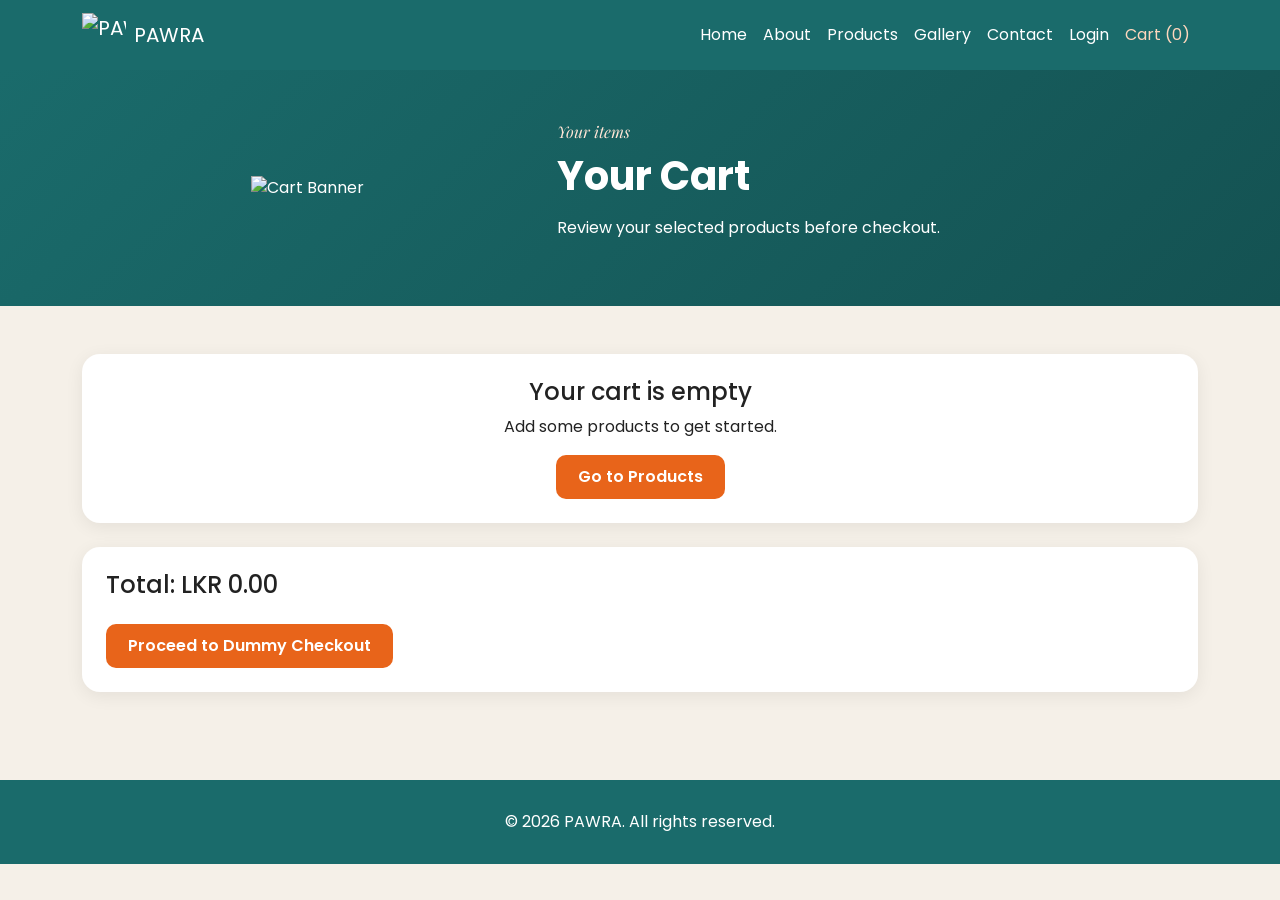
====   cart.html @ 9896646f "website update" ====
<!DOCTYPE html>
<html lang="en">
<head>
  <meta charset="UTF-8">
  <meta name="viewport" content="width=device-width, initial-scale=1.0">
  <title>PAWRA | Cart</title>
  <link rel="preconnect" href="https://fonts.googleapis.com">
  <link rel="preconnect" href="https://fonts.gstatic.com" crossorigin>
  <link href="https://fonts.googleapis.com/css2?family=Poppins:wght@400;500;600;700&family=Playfair+Display:ital@1&display=swap" rel="stylesheet">
  <link href="https://cdn.jsdelivr.net/npm/bootstrap@5.3.3/dist/css/bootstrap.min.css" rel="stylesheet">
  <link rel="stylesheet" href="style.css">
</head>
<body>
<nav class="navbar navbar-expand-lg custom-navbar sticky-top">
  <div class="container">
    <a class="navbar-brand d-flex align-items-center" href="index.html">
      <img src="images/logo.png" alt="PAWRA Logo" class="logo me-2">
      <span>PAWRA</span>
    </a>
    <button class="navbar-toggler custom-toggler" type="button" data-bs-toggle="collapse" data-bs-target="#navMenu">
      <span class="navbar-toggler-icon"></span>
    </button>
    <div class="collapse navbar-collapse" id="navMenu">
      <ul class="navbar-nav ms-auto">
        <li class="nav-item"><a class="nav-link" href="index.html">Home</a></li>
        <li class="nav-item"><a class="nav-link" href="about.html">About</a></li>
        <li class="nav-item"><a class="nav-link" href="products.html">Products</a></li>
        <li class="nav-item"><a class="nav-link" href="gallery.html">Gallery</a></li>
        <li class="nav-item"><a class="nav-link" href="contact.html">Contact</a></li>
        <li class="nav-item"><a class="nav-link" href="login.html">Login</a></li>
        <li class="nav-item"><a class="nav-link active" href="cart.html">Cart (<span id="cart-count">0</span>)</a></li>
      </ul>
    </div>
  </div>
</nav>

<section class="page-banner">
  <div class="container">
    <div class="row align-items-center">
      <div class="col-lg-5 text-center">
        <img src="images/products-banner.png" alt="Cart Banner" class="banner-img">
      </div>
      <div class="col-lg-7">
        <p class="subheading mb-2">Your items</p>
        <h1 class="fw-bold mb-3">Your Cart</h1>
        <p>Review your selected products before checkout.</p>
      </div>
    </div>
  </div>
</section>

<section class="py-5">
  <div class="container">
    <div id="cart-items"></div>
    <div class="form-card mt-4">
      <h4>Total: LKR <span id="cart-total">0.00</span></h4>
      <a href="checkout.html" class="btn btn-brand mt-3">Proceed to Dummy Checkout</a>
    </div>
  </div>
</section>

<footer class="footer">
  <div class="container text-center"><p class="mb-0">© 2026 PAWRA. All rights reserved.</p></div>
</footer>
<script src="https://cdn.jsdelivr.net/npm/bootstrap@5.3.3/dist/js/bootstrap.bundle.min.js"></script>
<script src="script.js"></script>
</body>
</html>
---- style.css ----
:root {
  --primary: #E8641A;
  --secondary: #1A6B6B;
  --secondary-dark: #145252;
  --bg: #F5F0E8;
  --white: #ffffff;
  --text: #222222;
  --muted: #777777;
}

body {
  background: var(--bg);
  color: var(--text);
  font-family: 'Poppins', sans-serif;
}

.logo {
  width: 44px;
  height: 44px;
  object-fit: contain;
}

.custom-navbar {
  background: var(--secondary);
}

.custom-navbar .navbar-brand,
.custom-navbar .nav-link {
  color: var(--white);
}

.custom-navbar .nav-link:hover,
.custom-navbar .nav-link.active {
  color: #ffd7bd;
}

.custom-toggler {
  border-color: rgba(255,255,255,0.35);
}

.navbar-toggler-icon {
  filter: invert(1);
}

.hero-section,
.page-banner {
  background: linear-gradient(135deg, var(--secondary), var(--secondary-dark));
  color: var(--white);
}

.hero-section {
  padding: 70px 0;
}

.page-banner {
  padding: 50px 0;
}

.banner-img {
  max-height: 340px;
  width: 100%;
  object-fit: contain;
}

.subheading {
  font-family: 'Playfair Display', serif;
  font-style: italic;
  color: #ffe5d6;
}

.hero-badge {
  display: inline-block;
  background: rgba(255,255,255,0.16);
  border: 1px solid rgba(255,255,255,0.25);
  color: var(--white);
  padding: 8px 14px;
  border-radius: 999px;
  margin: 6px 6px 0 0;
  font-size: 0.9rem;
}

.section-title {
  color: var(--primary);
  font-weight: 700;
}

.delivery-bar {
  background: var(--secondary);
  color: var(--white);
  font-weight: 500;
}

.btn-brand {
  background: var(--primary);
  color: var(--white);
  border: none;
  padding: 10px 22px;
  border-radius: 10px;
  font-weight: 600;
}

.btn-brand:hover {
  background: #cf5715;
  color: var(--white);
}

.text-link {
  color: var(--primary);
  text-decoration: none;
  font-weight: 600;
}

.text-link:hover {
  color: #cf5715;
}

.category-card {
  width: 140px;
  height: 140px;
  border-radius: 50%;
  background: var(--white);
  border: 3px solid var(--secondary);
  display: flex;
  align-items: center;
  justify-content: center;
  margin: 0 auto;
  font-weight: 600;
  color: var(--secondary);
  box-shadow: 0 4px 14px rgba(0,0,0,0.08);
}

.product-card {
  position: relative;
  border: none;
  border-radius: 18px;
  overflow: hidden;
  box-shadow: 0 4px 18px rgba(0,0,0,0.08);
  background: var(--white);
  height: 100%;
}

.product-card img {
  height: 240px;
  object-fit: cover;
}

.badge-sale {
  position: absolute;
  top: 12px;
  right: 12px;
  background: var(--primary);
  color: var(--white);
  font-size: 0.8rem;
  padding: 7px 12px;
  border-radius: 999px;
  z-index: 2;
}

.old-price {
  color: var(--muted);
  text-decoration: line-through;
  font-size: 0.95rem;
}

.price {
  color: var(--secondary);
  font-weight: 700;
  font-size: 1.05rem;
}

.info-card,
.form-card {
  background: var(--white);
  border-radius: 18px;
  padding: 24px;
  box-shadow: 0 4px 18px rgba(0,0,0,0.07);
}

.form-control,
.form-select {
  border-radius: 10px;
  padding: 12px;
}

.gallery-img {
  width: 100%;
  height: 260px;
  object-fit: cover;
  border-radius: 18px;
  box-shadow: 0 4px 18px rgba(0,0,0,0.08);
}

.cart-item-img {
  width: 90px;
  height: 90px;
  object-fit: cover;
  border-radius: 12px;
}

.footer {
  background: var(--secondary);
  color: var(--white);
  padding: 30px 0;
  margin-top: 40px;
}

.footer a {
  color: var(--white);
  text-decoration: none;
}

.footer a:hover {
  color: #ffd7bd;
}

@media (max-width: 768px) {
  .hero-section,
  .page-banner {
    padding: 40px 0;
  }

  .banner-img {
    max-height: 220px;
    margin-bottom: 20px;
  }

  .category-card {
    width: 120px;
    height: 120px;
  }
}
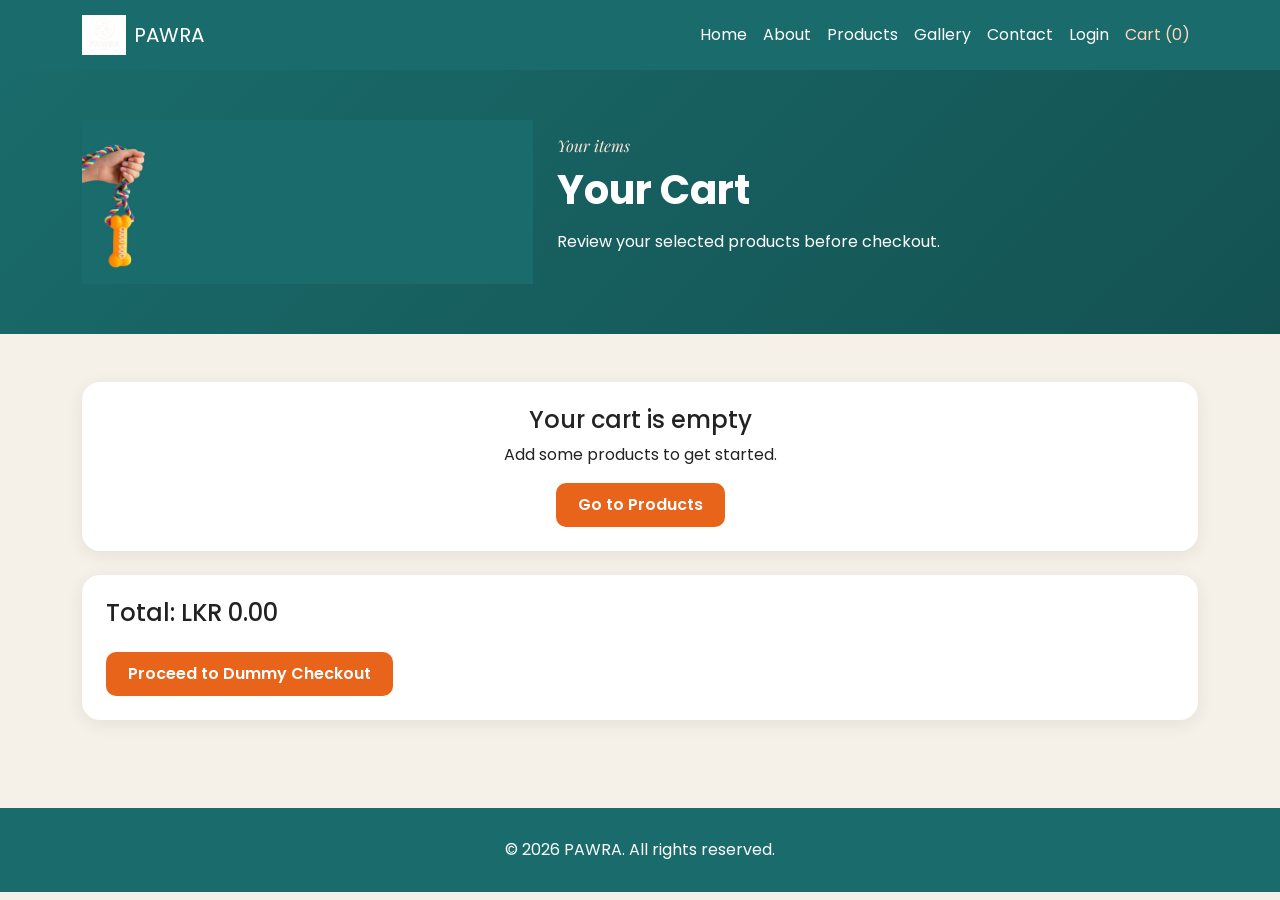
==== commit 619e7c58: "Updated" ====
--- a/  cart.html
+++ b/  cart.html
@@ -14,7 +14,7 @@
 <nav class="navbar navbar-expand-lg custom-navbar sticky-top">
   <div class="container">
     <a class="navbar-brand d-flex align-items-center" href="index.html">
-      <img src="images/logo.png" alt="PAWRA Logo" class="logo me-2">
+      <img src="images/Logo.png" alt="PAWRA Logo" class="logo me-2">
       <span>PAWRA</span>
     </a>
     <button class="navbar-toggler custom-toggler" type="button" data-bs-toggle="collapse" data-bs-target="#navMenu">
@@ -38,7 +38,7 @@
   <div class="container">
     <div class="row align-items-center">
       <div class="col-lg-5 text-center">
-        <img src="images/products-banner.png" alt="Cart Banner" class="banner-img">
+        <img src="images/products-banner.jpg" alt="Cart Banner" class="banner-img">
       </div>
       <div class="col-lg-7">
         <p class="subheading mb-2">Your items</p>
--- a/style.css
+++ b/style.css
@@ -144,24 +144,6 @@
   object-fit: cover;
 }
 
-.badge-sale {
-  position: absolute;
-  top: 12px;
-  right: 12px;
-  background: var(--primary);
-  color: var(--white);
-  font-size: 0.8rem;
-  padding: 7px 12px;
-  border-radius: 999px;
-  z-index: 2;
-}
-
-.old-price {
-  color: var(--muted);
-  text-decoration: line-through;
-  font-size: 0.95rem;
-}
-
 .price {
   color: var(--secondary);
   font-weight: 700;
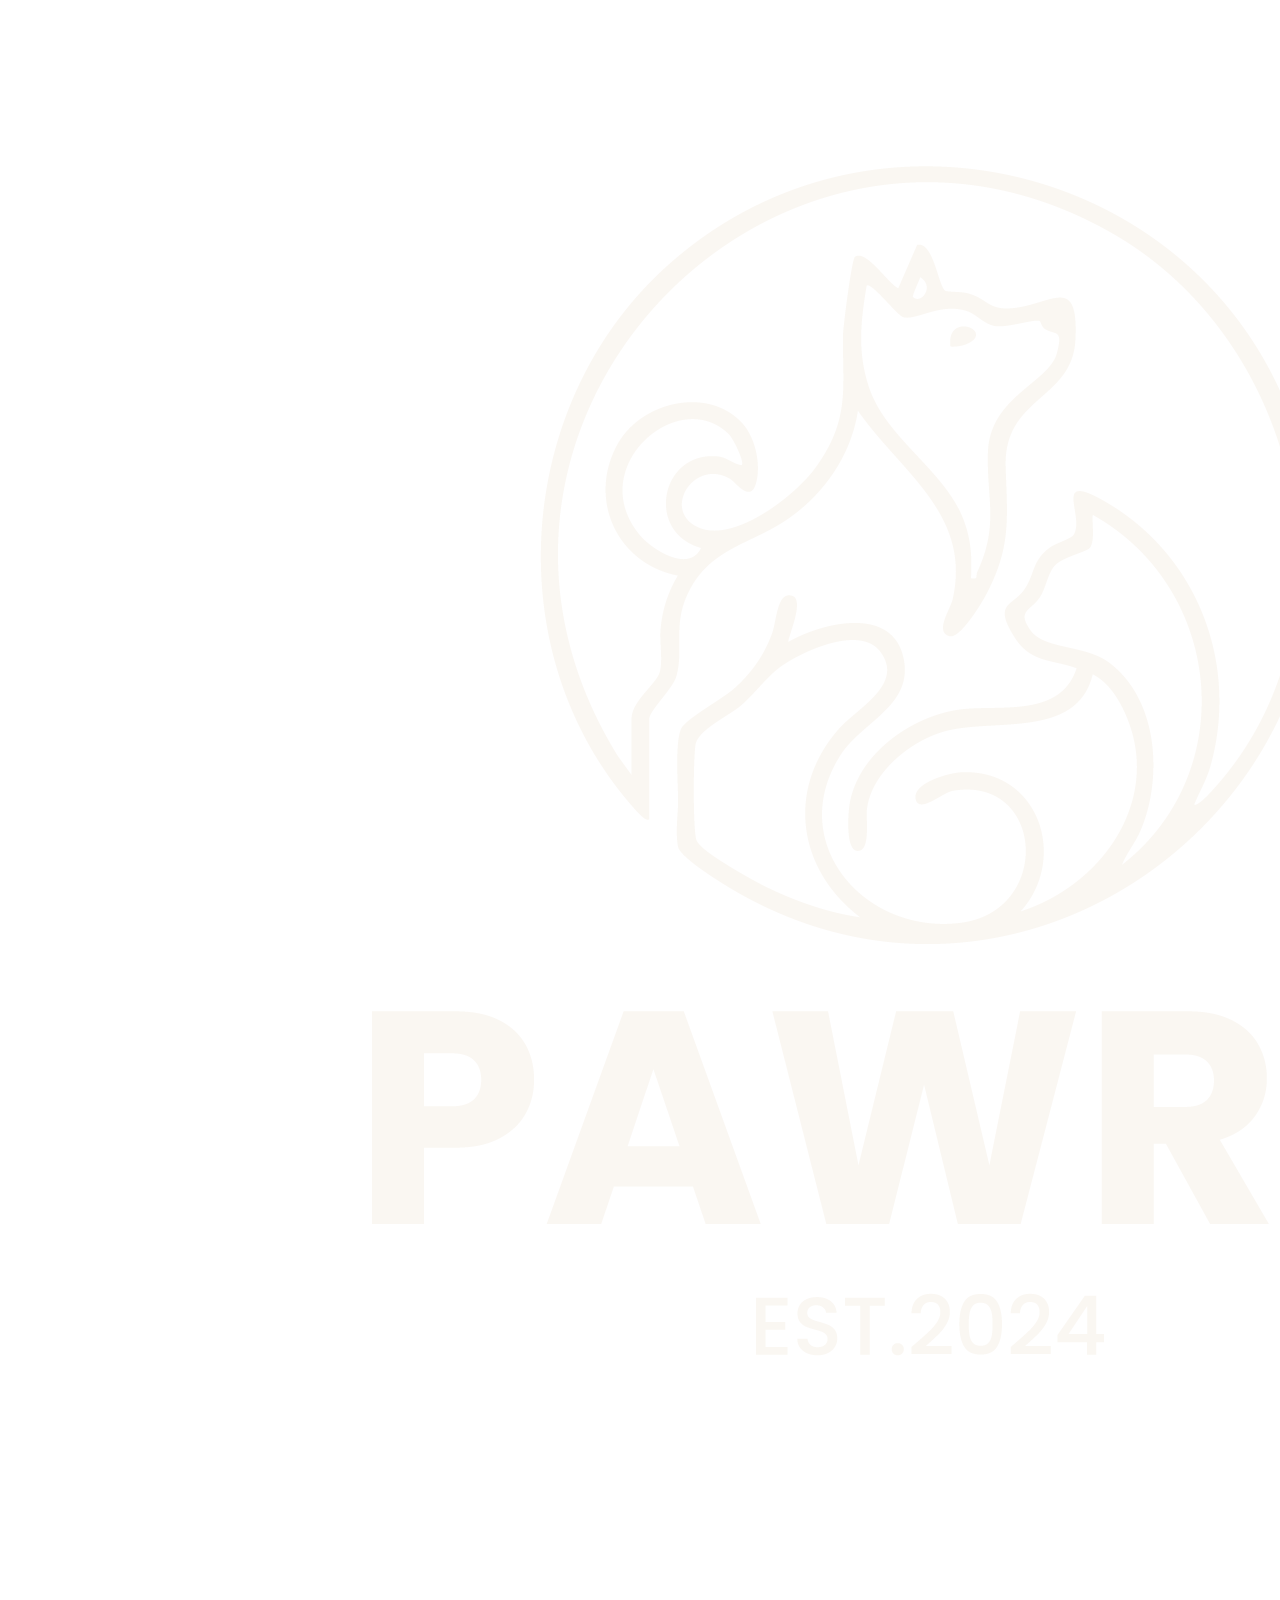
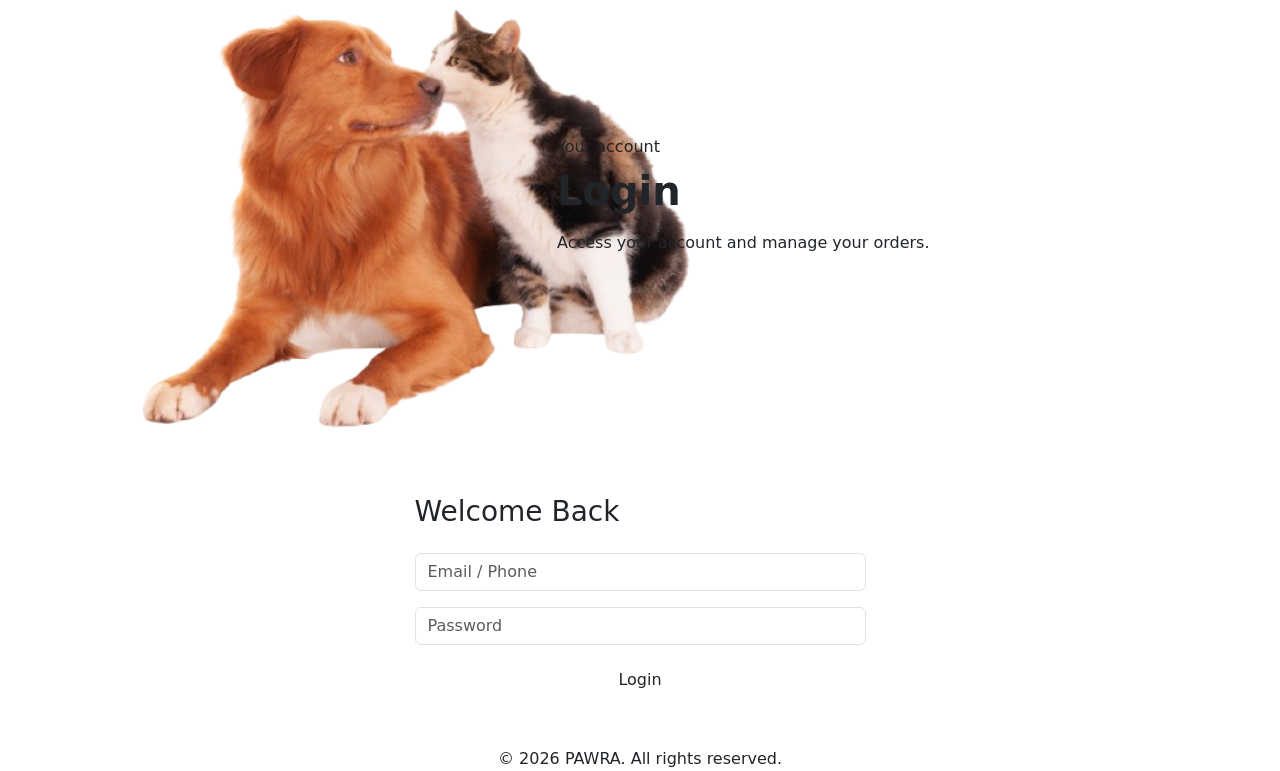
==== commit bda8a030: "Allignment fix" ====
--- a/  cart.html
+++ b/  cart.html
@@ -3,7 +3,7 @@
 <head>
   <meta charset="UTF-8">
   <meta name="viewport" content="width=device-width, initial-scale=1.0">
-  <title>PAWRA | Cart</title>
+  <title>PAWRA | Login</title>
   <link rel="preconnect" href="https://fonts.googleapis.com">
   <link rel="preconnect" href="https://fonts.gstatic.com" crossorigin>
   <link href="https://fonts.googleapis.com/css2?family=Poppins:wght@400;500;600;700&family=Playfair+Display:ital@1&display=swap" rel="stylesheet">
@@ -13,13 +13,8 @@
 <body>
 <nav class="navbar navbar-expand-lg custom-navbar sticky-top">
   <div class="container">
-    <a class="navbar-brand d-flex align-items-center" href="index.html">
-      <img src="images/Logo.png" alt="PAWRA Logo" class="logo me-2">
-      <span>PAWRA</span>
-    </a>
-    <button class="navbar-toggler custom-toggler" type="button" data-bs-toggle="collapse" data-bs-target="#navMenu">
-      <span class="navbar-toggler-icon"></span>
-    </button>
+    <a class="navbar-brand" href="index.html"><img src="images/Logo.png" alt="PAWRA Logo" class="logo-only"></a>
+    <button class="navbar-toggler custom-toggler" type="button" data-bs-toggle="collapse" data-bs-target="#navMenu"><span class="navbar-toggler-icon"></span></button>
     <div class="collapse navbar-collapse" id="navMenu">
       <ul class="navbar-nav ms-auto">
         <li class="nav-item"><a class="nav-link" href="index.html">Home</a></li>
@@ -27,8 +22,8 @@
         <li class="nav-item"><a class="nav-link" href="products.html">Products</a></li>
         <li class="nav-item"><a class="nav-link" href="gallery.html">Gallery</a></li>
         <li class="nav-item"><a class="nav-link" href="contact.html">Contact</a></li>
-        <li class="nav-item"><a class="nav-link" href="login.html">Login</a></li>
-        <li class="nav-item"><a class="nav-link active" href="cart.html">Cart (<span id="cart-count">0</span>)</a></li>
+        <li class="nav-item"><a class="nav-link active" href="login.html">Login</a></li>
+        <li class="nav-item"><a class="nav-link" href="cart.html">Cart (<span id="cart-count">0</span>)</a></li>
       </ul>
     </div>
   </div>
@@ -36,14 +31,14 @@
 
 <section class="page-banner">
   <div class="container">
-    <div class="row align-items-center">
+    <div class="row align-items-center banner-row g-4">
       <div class="col-lg-5 text-center">
-        <img src="images/products-banner.jpg" alt="Cart Banner" class="banner-img">
+        <img src="images/login-banner.png" alt="Login Banner" class="banner-cutout">
       </div>
       <div class="col-lg-7">
-        <p class="subheading mb-2">Your items</p>
-        <h1 class="fw-bold mb-3">Your Cart</h1>
-        <p>Review your selected products before checkout.</p>
+        <p class="subheading mb-2">Your account</p>
+        <h1 class="fw-bold mb-3">Login</h1>
+        <p>Access your account and manage your orders.</p>
       </div>
     </div>
   </div>
@@ -51,17 +46,22 @@
 
 <section class="py-5">
   <div class="container">
-    <div id="cart-items"></div>
-    <div class="form-card mt-4">
-      <h4>Total: LKR <span id="cart-total">0.00</span></h4>
-      <a href="checkout.html" class="btn btn-brand mt-3">Proceed to Dummy Checkout</a>
+    <div class="row justify-content-center">
+      <div class="col-lg-5">
+        <div class="form-card">
+          <h3 class="section-title mb-4">Welcome Back</h3>
+          <form onsubmit="event.preventDefault(); alert('Demo login successful!');">
+            <div class="mb-3"><input type="text" class="form-control" placeholder="Email / Phone"></div>
+            <div class="mb-3"><input type="password" class="form-control" placeholder="Password"></div>
+            <button type="submit" class="btn btn-brand w-100">Login</button>
+          </form>
+        </div>
+      </div>
     </div>
   </div>
 </section>
 
-<footer class="footer">
-  <div class="container text-center"><p class="mb-0">© 2026 PAWRA. All rights reserved.</p></div>
-</footer>
+<footer class="footer"><div class="container text-center"><p class="mb-0">© 2026 PAWRA. All rights reserved.</p></div></footer>
 <script src="https://cdn.jsdelivr.net/npm/bootstrap@5.3.3/dist/js/bootstrap.bundle.min.js"></script>
 <script src="script.js"></script>
 </body>
--- a/style.css
+++ b/style.css
@@ -1,213 +1,167 @@
-:root {
-  --primary: #E8641A;
-  --secondary: #1A6B6B;
-  --secondary-dark: #145252;
-  --bg: #F5F0E8;
-  --white: #ffffff;
-  --text: #222222;
-  --muted: #777777;
-}
+<!DOCTYPE html>
+<html lang="en">
+<head>
+  <meta charset="UTF-8">
+  <meta name="viewport" content="width=device-width, initial-scale=1.0">
+  <title>PAWRA | Home</title>
+  <link rel="preconnect" href="https://fonts.googleapis.com">
+  <link rel="preconnect" href="https://fonts.gstatic.com" crossorigin>
+  <link href="https://fonts.googleapis.com/css2?family=Poppins:wght@400;500;600;700&family=Playfair+Display:ital@1&display=swap" rel="stylesheet">
+  <link href="https://cdn.jsdelivr.net/npm/bootstrap@5.3.3/dist/css/bootstrap.min.css" rel="stylesheet">
+  <link rel="stylesheet" href="style.css">
+</head>
+<body>
 
-body {
-  background: var(--bg);
-  color: var(--text);
-  font-family: 'Poppins', sans-serif;
-}
+<nav class="navbar navbar-expand-lg custom-navbar sticky-top">
+  <div class="container">
+    <a class="navbar-brand" href="index.html">
+      <img src="images/Logo.png" alt="PAWRA Logo" class="logo-only">
+    </a>
 
-.logo {
-  width: 44px;
-  height: 44px;
-  object-fit: contain;
-}
+    <button class="navbar-toggler custom-toggler" type="button" data-bs-toggle="collapse" data-bs-target="#navMenu">
+      <span class="navbar-toggler-icon"></span>
+    </button>
 
-.custom-navbar {
-  background: var(--secondary);
-}
+    <div class="collapse navbar-collapse" id="navMenu">
+      <ul class="navbar-nav ms-auto">
+        <li class="nav-item"><a class="nav-link active" href="index.html">Home</a></li>
+        <li class="nav-item"><a class="nav-link" href="about.html">About</a></li>
+        <li class="nav-item"><a class="nav-link" href="products.html">Products</a></li>
+        <li class="nav-item"><a class="nav-link" href="gallery.html">Gallery</a></li>
+        <li class="nav-item"><a class="nav-link" href="contact.html">Contact</a></li>
+        <li class="nav-item"><a class="nav-link" href="login.html">Login</a></li>
+        <li class="nav-item"><a class="nav-link" href="cart.html">Cart (<span id="cart-count">0</span>)</a></li>
+      </ul>
+    </div>
+  </div>
+</nav>
 
-.custom-navbar .navbar-brand,
-.custom-navbar .nav-link {
-  color: var(--white);
-}
+<section class="hero-section">
+  <div class="container">
+    <div class="row align-items-center hero-row">
+      <div class="col-lg-5 text-center text-lg-start">
+        <img src="images/main-banner.png" alt="Dog and Cat" class="hero-pet-img">
+      </div>
+      <div class="col-lg-7">
+        <p class="subheading mb-2">Trusted pet essentials</p>
+        <h1 class="hero-title mb-3">Sri Lanka’s Trusted Online Pet Store</h1>
+        <p class="hero-text mb-3">Food, toys, treats, grooming products, and accessories for cats and dogs delivered to your door.</p>
 
-.custom-navbar .nav-link:hover,
-.custom-navbar .nav-link.active {
-  color: #ffd7bd;
-}
+        <div class="mb-4">
+          <span class="hero-badge">All Pet Essentials</span>
+          <span class="hero-badge">2-Hour Flash Delivery</span>
+          <span class="hero-badge">Trusted & Secure</span>
+        </div>
 
-.custom-toggler {
-  border-color: rgba(255,255,255,0.35);
-}
+        <a href="products.html" class="btn btn-brand me-2">Shop Now</a>
+        <a href="about.html" class="btn btn-outline-light">Learn More</a>
+      </div>
+    </div>
+  </div>
+</section>
 
-.navbar-toggler-icon {
-  filter: invert(1);
-}
+<div class="delivery-bar text-center py-2">
+  2-Hour Delivery in Colombo & Wattala | Islandwide Shipping within 48 Hours
+</div>
 
-.hero-section,
-.page-banner {
-  background: linear-gradient(135deg, var(--secondary), var(--secondary-dark));
-  color: var(--white);
-}
+<section class="py-5">
+  <div class="container text-center">
+    <p class="subheading mb-2">Shop by category</p>
+    <h2 class="section-title mb-4">Featured Categories</h2>
 
-.hero-section {
-  padding: 70px 0;
-}
+    <div class="row g-4 justify-content-center">
+      <div class="col-6 col-md-3">
+        <a href="products.html?category=dogs" class="category-link">
+          <div class="category-card">Dogs</div>
+        </a>
+      </div>
 
-.page-banner {
-  padding: 50px 0;
-}
+      <div class="col-6 col-md-3">
+        <a href="products.html?category=cats" class="category-link">
+          <div class="category-card">Cats</div>
+        </a>
+      </div>
 
-.banner-img {
-  max-height: 340px;
-  width: 100%;
-  object-fit: contain;
-}
+      <div class="col-6 col-md-3">
+        <a href="products.html?category=toys" class="category-link">
+          <div class="category-card">Toys</div>
+        </a>
+      </div>
 
-.subheading {
-  font-family: 'Playfair Display', serif;
-  font-style: italic;
-  color: #ffe5d6;
-}
+      <div class="col-6 col-md-3">
+        <a href="products.html?category=grooming" class="category-link">
+          <div class="category-card">Grooming</div>
+        </a>
+      </div>
+    </div>
+  </div>
+</section>
 
-.hero-badge {
-  display: inline-block;
-  background: rgba(255,255,255,0.16);
-  border: 1px solid rgba(255,255,255,0.25);
-  color: var(--white);
-  padding: 8px 14px;
-  border-radius: 999px;
-  margin: 6px 6px 0 0;
-  font-size: 0.9rem;
-}
+<section class="pb-5">
+  <div class="container">
+    <div class="d-flex justify-content-between align-items-center mb-4">
+      <div>
+        <p class="subheading mb-1">Top picks</p>
+        <h2 class="section-title mb-0">Featured Products</h2>
+      </div>
+      <a href="products.html" class="text-link">Shop All</a>
+    </div>
 
-.section-title {
-  color: var(--primary);
-  font-weight: 700;
-}
+    <div class="row g-4">
+      <div class="col-md-6 col-lg-3">
+        <div class="card product-card">
+          <img src="images/product1.png" class="card-img-top" alt="Nutri Pet Adult Dog Food">
+          <div class="card-body">
+            <h5>Nutri Pet Adult Dog Food for All Breeds 400g</h5>
+            <p class="price mb-3">LKR 690.00</p>
+            <button class="btn btn-brand w-100" onclick="addToCart('Nutri Pet Adult Dog Food for All Breeds 400g', 690.00, 'images/product1.png')">Add to Cart</button>
+          </div>
+        </div>
+      </div>
 
-.delivery-bar {
-  background: var(--secondary);
-  color: var(--white);
-  font-weight: 500;
-}
+      <div class="col-md-6 col-lg-3">
+        <div class="card product-card">
+          <img src="images/product17.png" class="card-img-top" alt="Reflex Plus Kitten Cat Dry Food">
+          <div class="card-body">
+            <h5>Reflex Plus Kitten Cat Dry Food -500G (Repacked)</h5>
+            <p class="price mb-3">LKR 1,450.00</p>
+            <button class="btn btn-brand w-100" onclick="addToCart('Reflex Plus Kitten Cat Dry Food -500G (Repacked)', 1450.00, 'images/product17.png')">Add to Cart</button>
+          </div>
+        </div>
+      </div>
 
-.btn-brand {
-  background: var(--primary);
-  color: var(--white);
-  border: none;
-  padding: 10px 22px;
-  border-radius: 10px;
-  font-weight: 600;
-}
+      <div class="col-md-6 col-lg-3">
+        <div class="card product-card">
+          <img src="images/product14.png" class="card-img-top" alt="Dog paw print rope Ball">
+          <div class="card-body">
+            <h5>Dog paw print rope Ball</h5>
+            <p class="price mb-3">LKR 2,150.00</p>
+            <button class="btn btn-brand w-100" onclick="addToCart('Dog paw print rope Ball', 2150.00, 'images/product14.png')">Add to Cart</button>
+          </div>
+        </div>
+      </div>
 
-.btn-brand:hover {
-  background: #cf5715;
-  color: var(--white);
-}
+      <div class="col-md-6 col-lg-3">
+        <div class="card product-card">
+          <img src="images/product8.png" class="card-img-top" alt="Greenvet Antifungal & Mange Shampoo">
+          <div class="card-body">
+            <h5>Greenvet Antifungal & Mange Shampoo 200ML</h5>
+            <p class="price mb-3">LKR 950.00</p>
+            <button class="btn btn-brand w-100" onclick="addToCart('Greenvet Antifungal & Mange Shampoo 200ML', 950.00, 'images/product8.png')">Add to Cart</button>
+          </div>
+        </div>
+      </div>
+    </div>
+  </div>
+</section>
 
-.text-link {
-  color: var(--primary);
-  text-decoration: none;
-  font-weight: 600;
-}
+<footer class="footer">
+  <div class="container text-center">
+    <p class="mb-0">© 2026 PAWRA. All rights reserved.</p>
+  </div>
+</footer>
 
-.text-link:hover {
-  color: #cf5715;
-}
-
-.category-card {
-  width: 140px;
-  height: 140px;
-  border-radius: 50%;
-  background: var(--white);
-  border: 3px solid var(--secondary);
-  display: flex;
-  align-items: center;
-  justify-content: center;
-  margin: 0 auto;
-  font-weight: 600;
-  color: var(--secondary);
-  box-shadow: 0 4px 14px rgba(0,0,0,0.08);
-}
-
-.product-card {
-  position: relative;
-  border: none;
-  border-radius: 18px;
-  overflow: hidden;
-  box-shadow: 0 4px 18px rgba(0,0,0,0.08);
-  background: var(--white);
-  height: 100%;
-}
-
-.product-card img {
-  height: 240px;
-  object-fit: cover;
-}
-
-.price {
-  color: var(--secondary);
-  font-weight: 700;
-  font-size: 1.05rem;
-}
-
-.info-card,
-.form-card {
-  background: var(--white);
-  border-radius: 18px;
-  padding: 24px;
-  box-shadow: 0 4px 18px rgba(0,0,0,0.07);
-}
-
-.form-control,
-.form-select {
-  border-radius: 10px;
-  padding: 12px;
-}
-
-.gallery-img {
-  width: 100%;
-  height: 260px;
-  object-fit: cover;
-  border-radius: 18px;
-  box-shadow: 0 4px 18px rgba(0,0,0,0.08);
-}
-
-.cart-item-img {
-  width: 90px;
-  height: 90px;
-  object-fit: cover;
-  border-radius: 12px;
-}
-
-.footer {
-  background: var(--secondary);
-  color: var(--white);
-  padding: 30px 0;
-  margin-top: 40px;
-}
-
-.footer a {
-  color: var(--white);
-  text-decoration: none;
-}
-
-.footer a:hover {
-  color: #ffd7bd;
-}
-
-@media (max-width: 768px) {
-  .hero-section,
-  .page-banner {
-    padding: 40px 0;
-  }
-
-  .banner-img {
-    max-height: 220px;
-    margin-bottom: 20px;
-  }
-
-  .category-card {
-    width: 120px;
-    height: 120px;
-  }
-}+<script src="https://cdn.jsdelivr.net/npm/bootstrap@5.3.3/dist/js/bootstrap.bundle.min.js"></script>
+<script src="script.js"></script>
+</body>
+</html>
